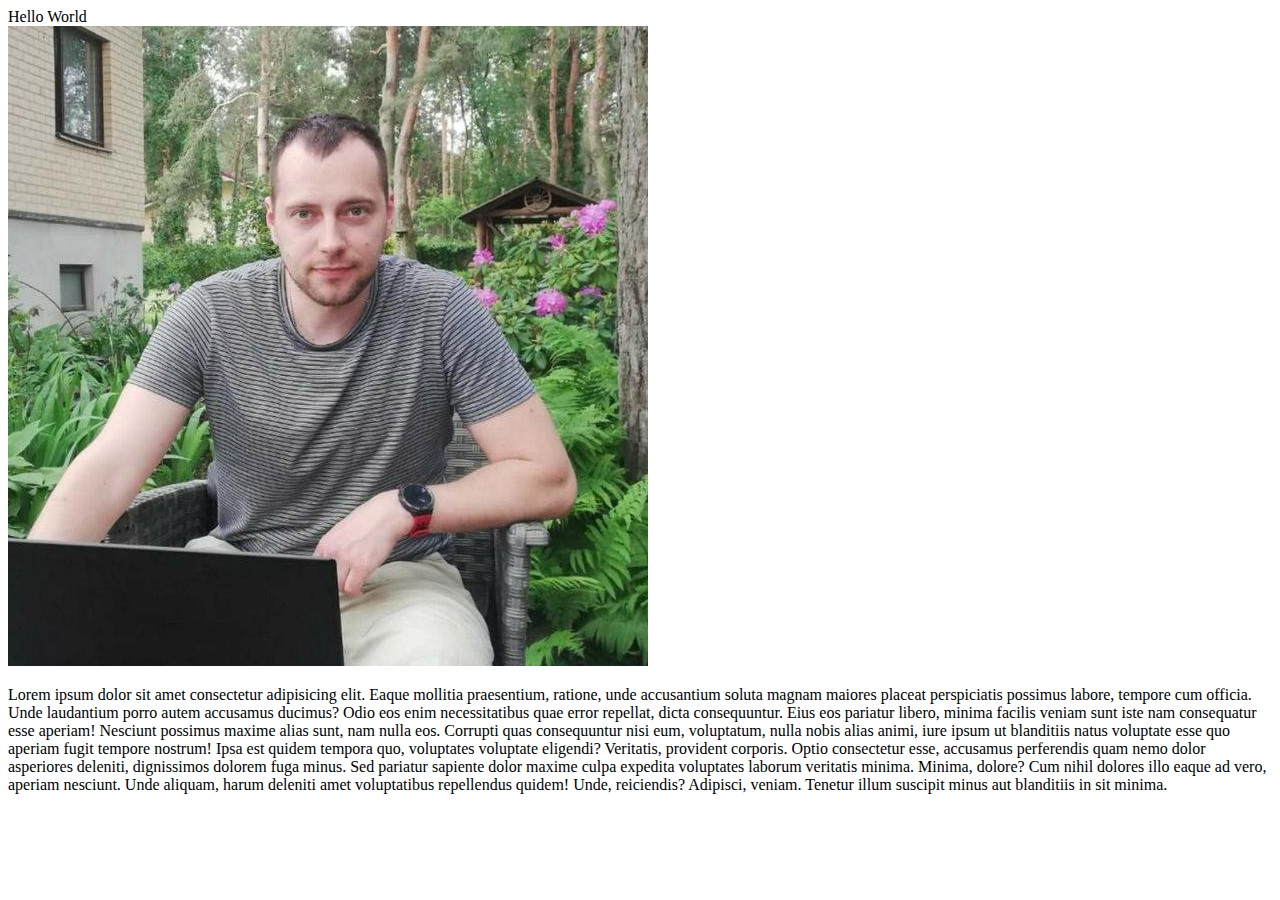
==== index.html @ 39bd0031 "feat: index.html" ====
<!DOCTYPE html>
<html lang="en">
<head>
    <meta charset="UTF-8">
    <meta http-equiv="X-UA-Compatible" content="IE=edge">
    <meta name="viewport" content="width=device-width, initial-scale=1.0">
    <title>example</title>
</head>
<body>
    <div>Hello World</div>
    <img src="img/photo_ava.jpg" alt="picture">
    <p>Lorem ipsum dolor sit amet consectetur adipisicing elit. Eaque mollitia praesentium, ratione, unde accusantium soluta magnam maiores placeat perspiciatis possimus labore, tempore cum officia. Unde laudantium porro autem accusamus ducimus?
    Odio eos enim necessitatibus quae error repellat, dicta consequuntur. Eius eos pariatur libero, minima facilis veniam sunt iste nam consequatur esse aperiam! Nesciunt possimus maxime alias sunt, nam nulla eos.
    Corrupti quas consequuntur nisi eum, voluptatum, nulla nobis alias animi, iure ipsum ut blanditiis natus voluptate esse quo aperiam fugit tempore nostrum! Ipsa est quidem tempora quo, voluptates voluptate eligendi?
    Veritatis, provident corporis. Optio consectetur esse, accusamus perferendis quam nemo dolor asperiores deleniti, dignissimos dolorem fuga minus. Sed pariatur sapiente dolor maxime culpa expedita voluptates laborum veritatis minima. Minima, dolore?
    Cum nihil dolores illo eaque ad vero, aperiam nesciunt. Unde aliquam, harum deleniti amet voluptatibus repellendus quidem! Unde, reiciendis? Adipisci, veniam. Tenetur illum suscipit minus aut blanditiis in sit minima.</p>
</body>
</html>
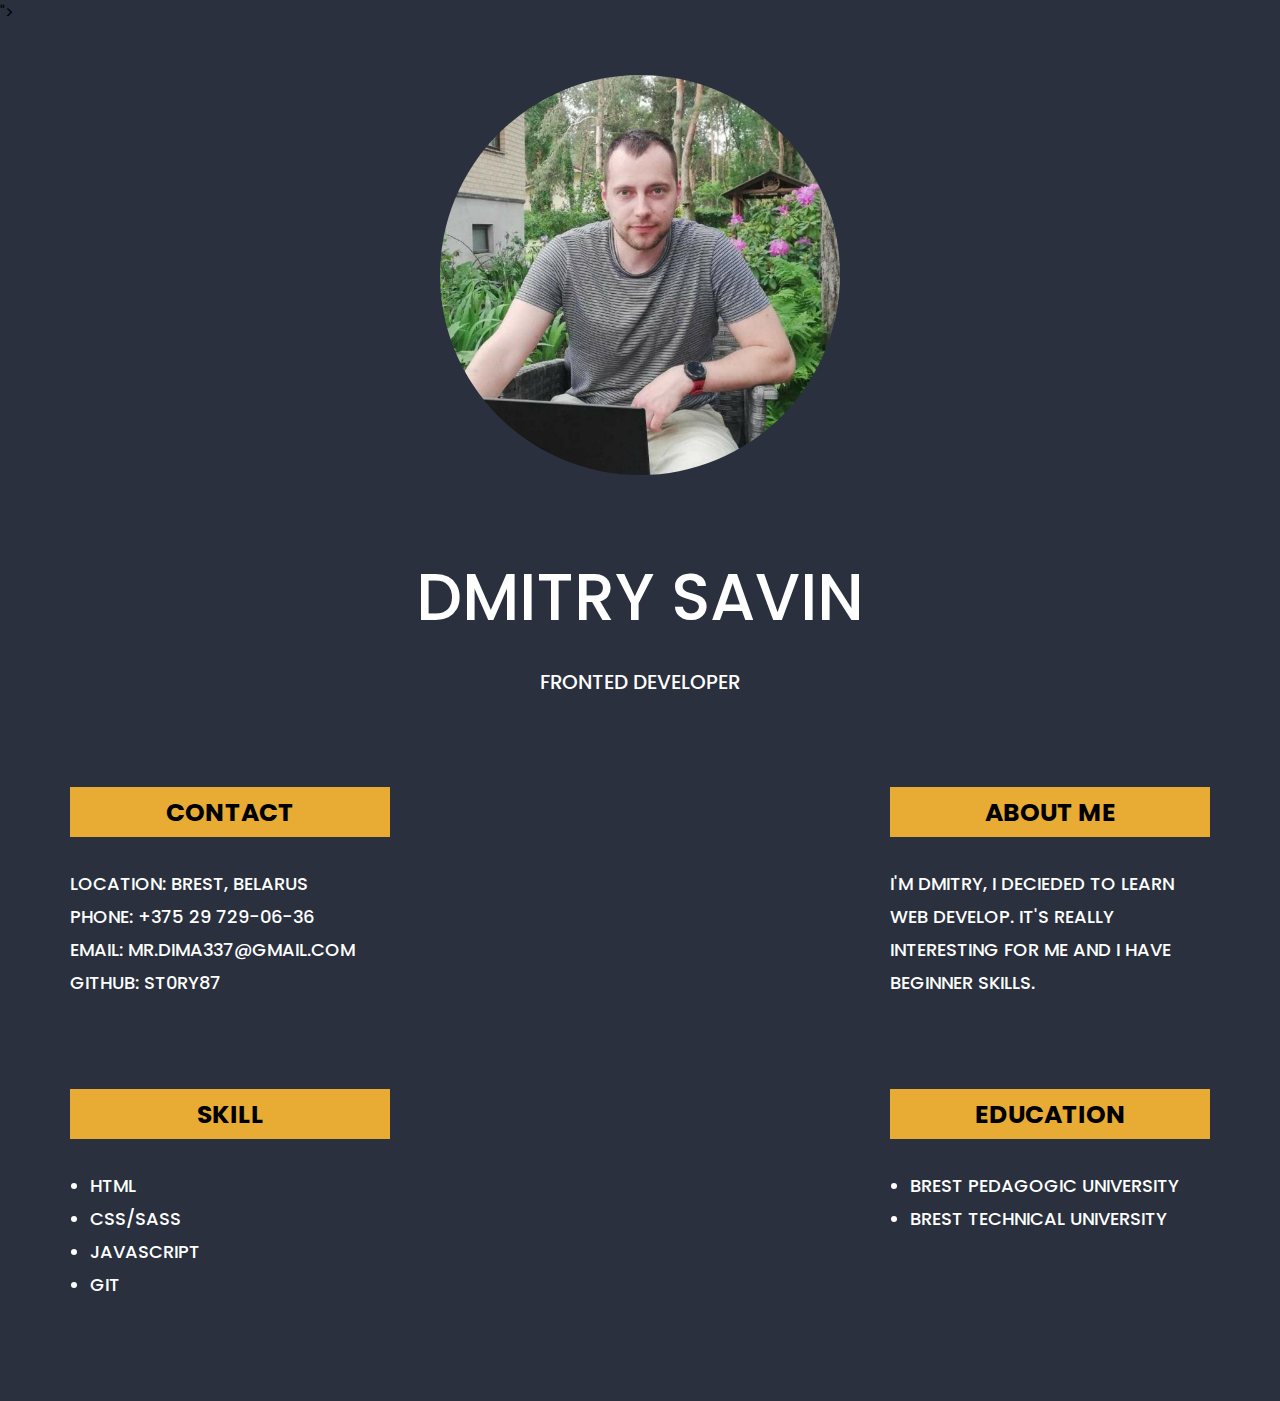
==== commit ecc6d56c: "feat: add style.css and changed index.html" ====
--- a/index.html
+++ b/index.html
@@ -1,18 +1,106 @@
 <!DOCTYPE html>
 <html lang="en">
+
 <head>
     <meta charset="UTF-8">
     <meta http-equiv="X-UA-Compatible" content="IE=edge">
     <meta name="viewport" content="width=device-width, initial-scale=1.0">
-    <title>example</title>
+    <title>My CV</title>
+    <link rel="stylesheet" href="style.css">
+    <link rel="stylesheet" href="<link rel=" preconnect" href="https://fonts.googleapis.com">
+    <link rel="preconnect" href="https://fonts.gstatic.com" crossorigin>
+    <link
+        href="https://fonts.googleapis.com/css2?family=Poppins:ital,wght@0,300;0,400;0,500;0,600;0,700;0,800;0,900;1,300;1,400;1,500;1,600;1,700;1,800;1,900&display=swap"
+        rel="stylesheet">">
 </head>
+
 <body>
-    <div>Hello World</div>
-    <img src="img/photo_ava.jpg" alt="picture">
-    <p>Lorem ipsum dolor sit amet consectetur adipisicing elit. Eaque mollitia praesentium, ratione, unde accusantium soluta magnam maiores placeat perspiciatis possimus labore, tempore cum officia. Unde laudantium porro autem accusamus ducimus?
-    Odio eos enim necessitatibus quae error repellat, dicta consequuntur. Eius eos pariatur libero, minima facilis veniam sunt iste nam consequatur esse aperiam! Nesciunt possimus maxime alias sunt, nam nulla eos.
-    Corrupti quas consequuntur nisi eum, voluptatum, nulla nobis alias animi, iure ipsum ut blanditiis natus voluptate esse quo aperiam fugit tempore nostrum! Ipsa est quidem tempora quo, voluptates voluptate eligendi?
-    Veritatis, provident corporis. Optio consectetur esse, accusamus perferendis quam nemo dolor asperiores deleniti, dignissimos dolorem fuga minus. Sed pariatur sapiente dolor maxime culpa expedita voluptates laborum veritatis minima. Minima, dolore?
-    Cum nihil dolores illo eaque ad vero, aperiam nesciunt. Unde aliquam, harum deleniti amet voluptatibus repellendus quidem! Unde, reiciendis? Adipisci, veniam. Tenetur illum suscipit minus aut blanditiis in sit minima.</p>
+    <section class="introduction">
+        <div class="container">
+            <div class="introduction_me">
+                <img src="img/photo_ava.jpg" alt="фотография мужчны за ноутбуком на природе">
+                <h1>dmitry savin</h1>
+                <div class="introduction_post">
+                    fronted developer
+                </div>
+            </div>
+        </div>
+    </section>
+
+    <section class="info">
+        <div class="container">
+            <div class="info_wrapper">
+                <div class="left_part">
+                    <div class="first_item item">
+                        <div class="background_title">
+                            <div class="title">
+                                contact
+                            </div>
+                        </div>
+                        <div class="descr_item">
+                            Location: <a target="_blank" href="https://www.google.com/maps/place/%D0%91%D1%80%D0%B5%D1%81%D1%82,+%D0%91%D0%B5%D0%BB%D0%B0%D1%80%D1%83%D1%81%D1%8C/@52.0879995,23.702888,12z">Brest, Belarus</a>
+                            Phone: <a href="tel:+375297290636">+375 29 729-06-36</a>
+                            Email: <a href="mailto:" mr.dima337@gmail.com">mr.dima337@gmail.com</a>
+                            GitHub: <a target="_blank" href="https://github.com/St0rY87">St0rY87</a>
+                        </div>
+                    </div>
+                    <div class="second_item item">
+                        <div class="background_title">
+                            <div class="title">
+                                skill
+                            </div>
+                        </div>
+                        <div class="descr_item">
+                            <ul>
+                                <li>HTML</li>
+                                <li>CSS/SASS</li>
+                                <li>JavaScript</li>
+                                <li>Git</li>
+                            </ul>
+                        </div>
+                    </div>
+                </div>
+                <div class="right_part">
+                    <div class="about_me item ">
+                        <div class="background_title">
+                            <div class="title">
+                                About Me
+                            </div>
+                        </div>
+                        <div class="descr_item">
+                            I'm Dmitry, I decieded to learn web develop.
+                            It's really interesting for me and I have beginner skills.
+
+                        </div>
+                    </div>
+                    <div class="second_item item">
+                        <div class="background_title">
+                            <div class="title">
+                                Education
+                            </div>
+                        </div>
+                        <div class="descr_item">
+                            <ul>
+                                <li>Brest Pedagogic University</li>
+                                <li>Brest technical University</li>
+                            </ul>
+
+                            <br>
+
+
+                        </div>
+                    </div>
+                </div>
+            </div>
+        </div>
+    </section>
+
+
+
+
+
+
+
 </body>
+
 </html>--- a/style.css
+++ b/style.css
@@ -0,0 +1,103 @@
+* {
+    box-sizing: border-box;
+    margin: 0;
+    padding: 0;
+    font-family: 'Poppins', sans-serif;
+}
+
+body {
+    min-height: 800px; 
+    background-color: #2A303D;
+    padding-bottom: 100px;
+   
+}
+
+.container {
+    width: 1140px;
+    margin: 0 auto;
+}
+
+
+.introduction img {
+    display: block;
+    margin-top: 80px;
+    height: 400px;
+    border-radius: 50%;
+    margin: 0 auto;
+    margin-top: 50px;
+    
+}
+.introduction h1 {
+    color: #FFFFFF;  
+    font-weight: 500;
+    font-size: 65px;
+    text-transform: uppercase;
+    text-align: center;
+    margin-top: 74px;
+  
+}
+
+.introduction .introduction_post {
+    color: #FFFFFF;  
+    font-weight: 500;
+    font-size: 20px;
+    margin-top: 20px;
+    text-transform: uppercase;
+    text-align: center;
+   
+}
+
+.info_wrapper {
+    display: flex;
+    justify-content:space-between;
+    
+}
+
+
+.background_title {
+    margin-top: 50px;
+    height: 50px;
+    width: 320px;
+    background-color:#E8AC34
+}
+
+
+.title {
+
+    color: black;  
+    font-weight: 700;
+    font-size: 25px;
+    line-height: 52px;
+    text-transform: uppercase;
+    text-align: center;
+    vertical-align: center;
+    
+}
+
+.descr_item{
+    margin-top: 30px;
+    width: 300px;
+    color: white;  
+    font-weight: 500;
+    font-size: 18px;
+    line-height: 33px;
+    text-transform: uppercase;
+    text-align: left;
+    vertical-align: center;
+}
+.descr_item a {
+    color: white;  
+    text-decoration: none;
+}
+.descr_item a:hover {
+    color:#E8AC34;
+}
+
+.item {
+    margin-top: 90px;
+}
+
+.descr_item ul {
+    padding-left: 20px;
+}
+
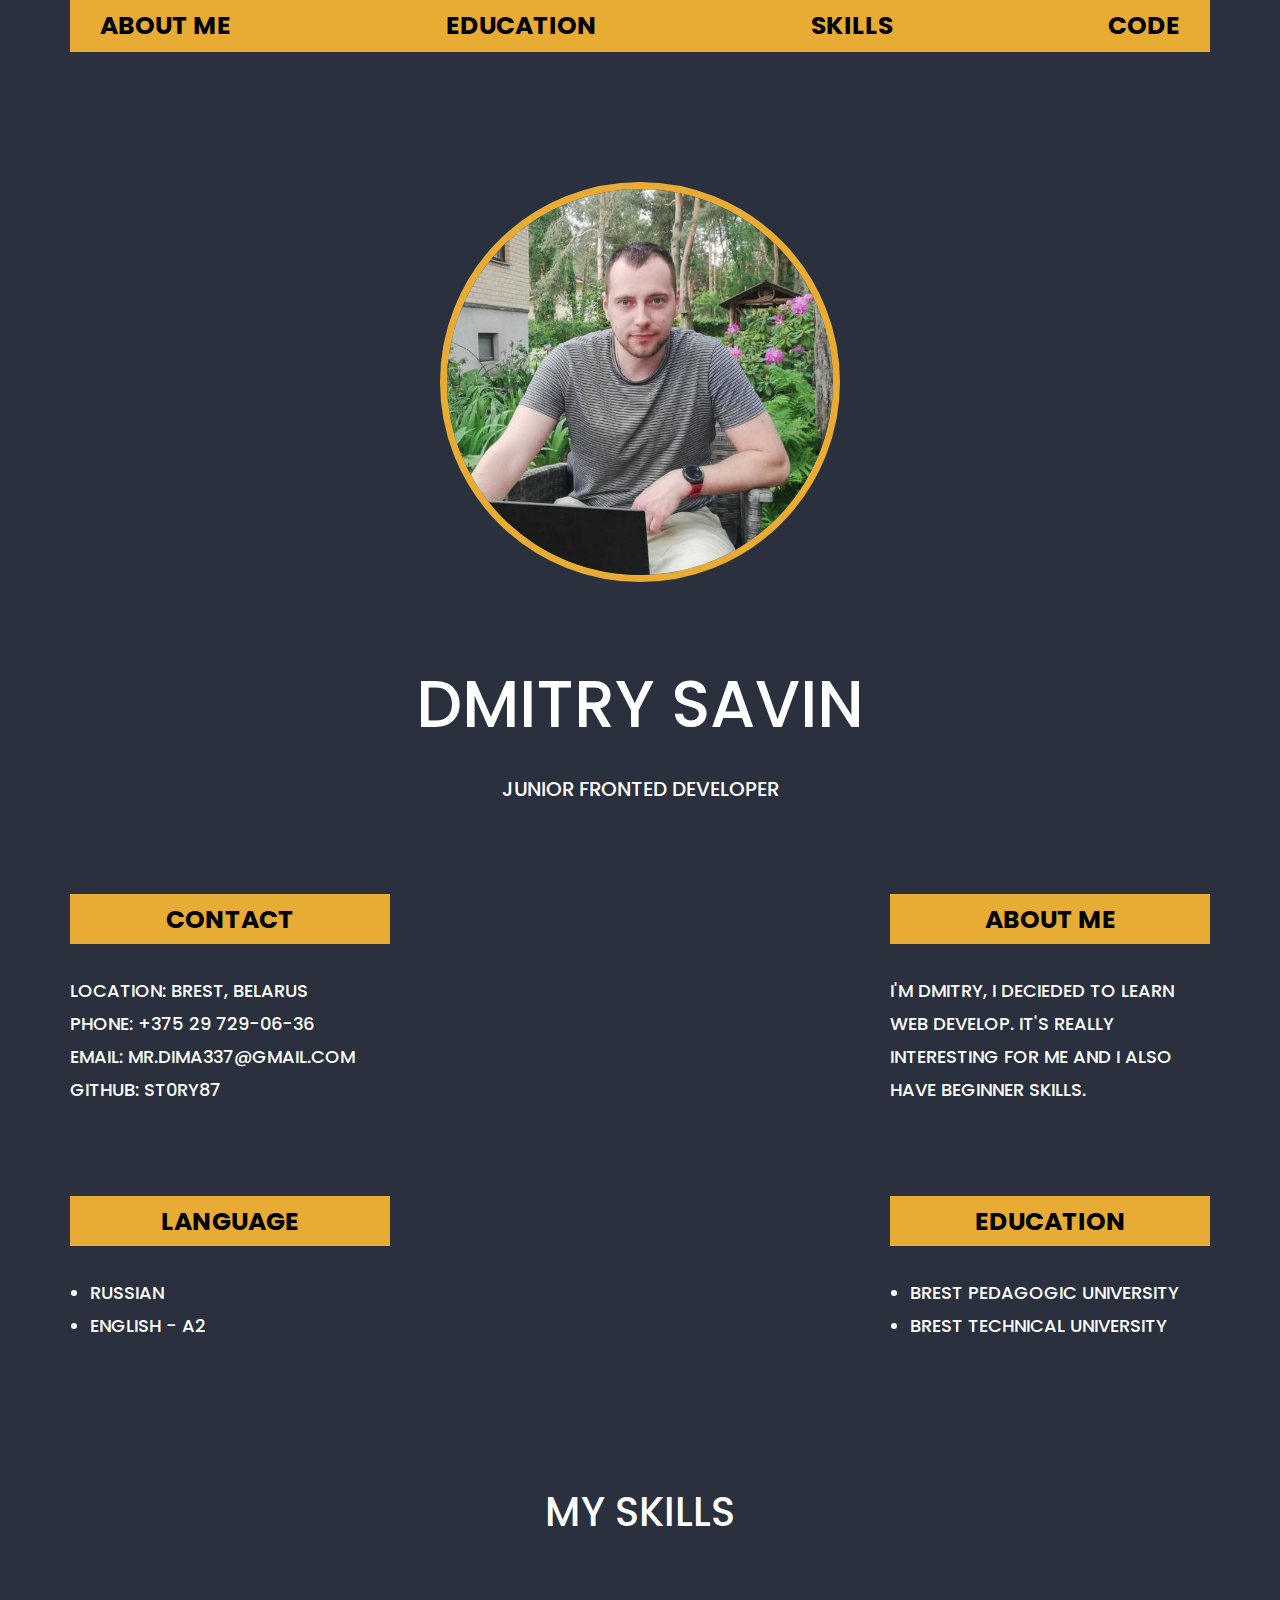
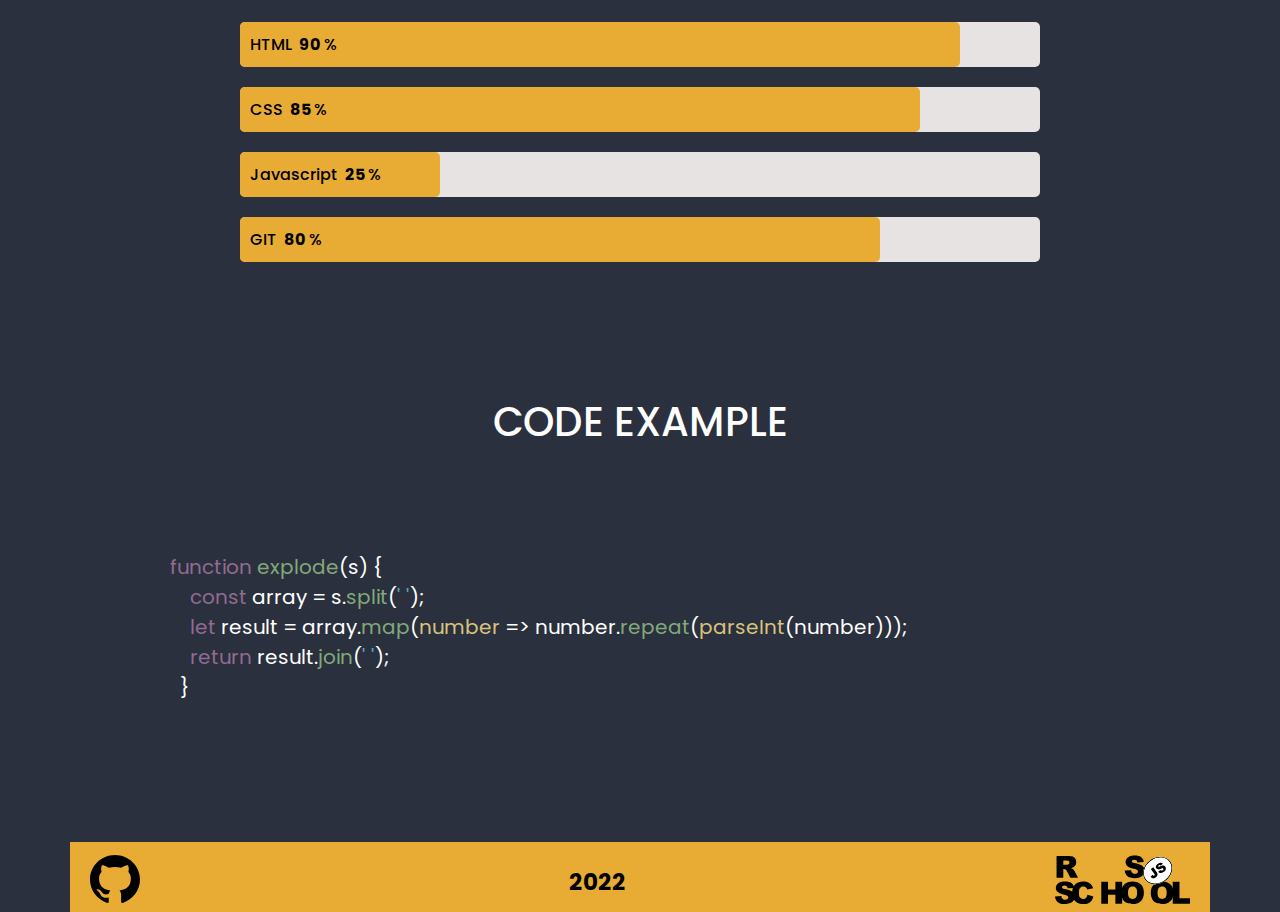
==== commit af1344ea: "feat: update project" ====
--- a/index.html
+++ b/index.html
@@ -5,28 +5,35 @@
     <meta charset="UTF-8">
     <meta http-equiv="X-UA-Compatible" content="IE=edge">
     <meta name="viewport" content="width=device-width, initial-scale=1.0">
+    <link
+        href="https://fonts.googleapis.com/css2?family=Poppins:ital,wght@0,300;0,400;0,500;0,600;0,700;0,800;0,900;1,300;1,400;1,500;1,600;1,700;1,800;1,900&display=swap"
+        rel="stylesheet">
     <title>My CV</title>
     <link rel="stylesheet" href="style.css">
-    <link rel="stylesheet" href="<link rel=" preconnect" href="https://fonts.googleapis.com">
-    <link rel="preconnect" href="https://fonts.gstatic.com" crossorigin>
-    <link
-        href="https://fonts.googleapis.com/css2?family=Poppins:ital,wght@0,300;0,400;0,500;0,600;0,700;0,800;0,900;1,300;1,400;1,500;1,600;1,700;1,800;1,900&display=swap"
-        rel="stylesheet">">
 </head>
 
 <body>
+    <header>
+        <div class="container">
+            <ul class="menu">
+                <li class="menu_item"><a href="#about_me" class="menu_link">about me</a></li>
+                <li class="menu_item"><a href="#about_me" class="menu_link">education</a></li>
+                <li class="menu_item"><a href="#skills" class="menu_link">skills</a></li>
+                <li class="menu_item"><a href="#code" class="menu_link">code</a></li>
+            </ul>
+        </div>
+    </header>
     <section class="introduction">
         <div class="container">
             <div class="introduction_me">
                 <img src="img/photo_ava.jpg" alt="фотография мужчны за ноутбуком на природе">
-                <h1>dmitry savin</h1>
+                <h1 id="about_me">dmitry savin</h1>
                 <div class="introduction_post">
-                    fronted developer
+                    junior fronted developer
                 </div>
             </div>
         </div>
     </section>
-
     <section class="info">
         <div class="container">
             <div class="info_wrapper">
@@ -38,24 +45,24 @@
                             </div>
                         </div>
                         <div class="descr_item">
-                            Location: <a target="_blank" href="https://www.google.com/maps/place/%D0%91%D1%80%D0%B5%D1%81%D1%82,+%D0%91%D0%B5%D0%BB%D0%B0%D1%80%D1%83%D1%81%D1%8C/@52.0879995,23.702888,12z">Brest, Belarus</a>
+                            Location: <a target="_blank"
+                                href="https://www.google.com/maps/place/%D0%91%D1%80%D0%B5%D1%81%D1%82,+%D0%91%D0%B5%D0%BB%D0%B0%D1%80%D1%83%D1%81%D1%8C/@52.0879995,23.702888,12z">Brest,
+                                Belarus</a>
                             Phone: <a href="tel:+375297290636">+375 29 729-06-36</a>
-                            Email: <a href="mailto:" mr.dima337@gmail.com">mr.dima337@gmail.com</a>
+                            Email: <a href="mailto:mr.dima337@gmail.com">mr.dima337@gmail.com</a>
                             GitHub: <a target="_blank" href="https://github.com/St0rY87">St0rY87</a>
                         </div>
                     </div>
                     <div class="second_item item">
                         <div class="background_title">
                             <div class="title">
-                                skill
+                                Language
                             </div>
                         </div>
                         <div class="descr_item">
                             <ul>
-                                <li>HTML</li>
-                                <li>CSS/SASS</li>
-                                <li>JavaScript</li>
-                                <li>Git</li>
+                                <li>Russian</li>
+                                <li>English - A2</li>                     
                             </ul>
                         </div>
                     </div>
@@ -69,8 +76,7 @@
                         </div>
                         <div class="descr_item">
                             I'm Dmitry, I decieded to learn web develop.
-                            It's really interesting for me and I have beginner skills.
-
+                            It's really interesting for me and I also have beginner skills.
                         </div>
                     </div>
                     <div class="second_item item">
@@ -84,23 +90,66 @@
                                 <li>Brest Pedagogic University</li>
                                 <li>Brest technical University</li>
                             </ul>
-
-                            <br>
-
-
                         </div>
                     </div>
                 </div>
             </div>
         </div>
     </section>
-
-
-
-
-
-
-
+    <section class="skills_bar">
+        <div class="container">
+            <h2 class="skills" id="skills">My skills</h2>
+            <div class="progress_bars_wrapper">
+                <div class="progress_bar_item">
+                    <div class="progress_text">HTML
+                        <span>90</span>%
+                    </div>
+                    <div class="progress_percent html"></div>
+                </div>
+                <div class="progress_bar_item">
+                    <div class="progress_text">CSS
+                        <span>85</span>%
+                    </div>
+                    <div class="progress_percent css"></div>
+                </div>
+                <div class="progress_bar_item">
+                    <div class="progress_text">Javascript
+                        <span>25</span>%
+                    </div>
+                    <div class="progress_percent javascript"></div>
+                </div>
+                <div class="progress_bar_item">
+                    <div class="progress_text">GIT
+                        <span>80</span>%
+                    </div>
+                    <div class="progress_percent git"></div>
+                </div>
+            </div>
+        </div>
+    </section>
+    <section class="code">
+        <div class="container">
+            <h2 id="code">code example</h2>
+            <div class="example_code" id="code_example">
+                <pre>
+                    <span class="purple">function</span> <span class="green">explode</span>(s) {
+                        <span class="purple">const</span> array = s.<span class="green">split</span>(<span class="blue">' '</span>);
+                        <span class="purple">let</span> result = array.<span class="green">map</span>(<span class="yellow">number</span> => number.<span class="green">repeat</span>(<span class="yellow">parseInt</span>(number)));
+                        <span class="purple">return</span> result.<span class="green">join</span>(<span class="blue">' '</span>);
+                      }
+                </pre>
+            </div>
+        </div>
+    </section>
+    <footer>
+        <div class="container">
+            <div class="wrapper_footer">
+                <a href="https://github.com/St0rY87"><img class="logo_github" src="img/github2.svg" alt="logo rsshool"></a>
+                <span>2022</span>
+                <a href="https://rs.school/js-stage0"><img class="logo_rsshool" src="img/rs_school_js.svg" alt="logo rssshool"></a>
+            </div>
+        </div>
+    </footer>
 </body>
 
 </html>--- a/style.css
+++ b/style.css
@@ -3,13 +3,12 @@
     margin: 0;
     padding: 0;
     font-family: 'Poppins', sans-serif;
+    scroll-behavior: smooth;
 }
 
 body {
     min-height: 800px; 
     background-color: #2A303D;
-    padding-bottom: 100px;
-   
 }
 
 .container {
@@ -24,7 +23,8 @@
     height: 400px;
     border-radius: 50%;
     margin: 0 auto;
-    margin-top: 50px;
+    margin-top: 130px;
+    border: 7px solid #E8AC34;
     
 }
 .introduction h1 {
@@ -45,6 +45,9 @@
     text-transform: uppercase;
     text-align: center;
    
+}
+.info {
+    padding-bottom: 80px;
 }
 
 .info_wrapper {
@@ -101,3 +104,168 @@
     padding-left: 20px;
 }
 
+.menu {
+    display: flex;
+    justify-content: space-between;
+    list-style: none;
+    background-color:#E8AC34;
+    padding: 0 30px;
+    
+}
+
+.menu .menu_link {
+    text-decoration: none;
+    color: black;  
+    font-weight: 700;
+    font-size: 25px;
+    line-height: 52px;
+    text-transform: uppercase;
+    text-align: center;
+    vertical-align: center;  
+}
+
+.menu .menu_link:hover {
+    color:#e8e3e3;
+}
+
+.skills_bar {
+    min-height: 400px;
+    padding: 40px 0;
+    background-color:#2A303D; 
+}
+
+.skills_bar .skills {
+    color: #FFFFFF;  
+    font-weight: 500;
+    font-size: 40px;
+    margin-top: 20px;
+    text-transform: uppercase;
+    text-align: center;
+   
+
+}
+
+.skills_bar .progress_bars_wrapper {
+    display: flex;
+    flex-direction: column;
+    align-items: center;
+    margin-top: 70px;
+}
+
+.skills_bar .progress_bars_wrapper .progress_bar_item {
+    width: 800px;
+    height: 45px;
+    background-color:#e8e3e3;
+    margin: 10px 0;
+    height: 45px;
+    border-radius: 5px;
+    position: relative;
+    
+}
+
+.skills_bar .progress_bars_wrapper .progress_bar_item .progress_text {
+    position: absolute;
+    line-height: 46px;
+    left: 10px;
+    font-weight: 500;
+}
+.skills_bar .progress_bars_wrapper .progress_bar_item .progress_text span {
+    font-weight: 700;
+    margin: 0 3px;
+}
+
+.skills_bar .progress_bars_wrapper .progress_bar_item .html {
+    height: 100%;
+    width: 90%;
+    background-color:#E8AC34;
+    border-radius:5px;
+}
+
+.skills_bar .progress_bars_wrapper .progress_bar_item .css {
+    height: 100%;
+    width: 85%;
+    background-color:#E8AC34;
+    border-radius:5px;
+}
+.skills_bar .progress_bars_wrapper .progress_bar_item .javascript {
+    height: 100%;
+    width: 25%;
+    background-color:#E8AC34;
+    border-radius:5px;
+}
+.skills_bar .progress_bars_wrapper .progress_bar_item .git {
+    height: 100%;
+    width: 80%;
+    background-color:#E8AC34;
+    border-radius:5px;
+}
+
+
+.code h2 {
+    color: #FFFFFF;  
+    font-weight: 500;
+    font-size: 40px;
+    margin-top: 80px;
+    text-transform: uppercase;
+    text-align: center;
+}
+
+.code .example_code{
+    margin: 50px 0 30px 0;
+    padding: 50px 0 30px 0;
+    background-color:#2A303D;
+    
+}
+
+.code .example_code {
+    color:#FFFFFF;
+    font-size: 20px;
+}
+
+.code .example_code pre {
+    
+}
+
+.example_code .purple {
+    color:#926b93
+}
+
+.example_code .green {
+    color:#82a97b
+}
+
+.example_code .blue {
+    color:#59a7c4
+}
+
+.example_code .yellow {
+    color:#d8c47d
+}
+
+footer .wrapper_footer {
+    display: flex;
+    justify-content: space-between;
+    align-items: center;
+    margin-top: 80px;
+    padding: 10px 20px 0 20px;
+    background-color:#E8AC34;
+    min-height:70px;
+}
+
+footer .wrapper_footer .logo_github {
+    width: 50px;
+}
+
+footer .wrapper_footer .logo_rsshool {
+    height: 50px;
+}
+
+footer .wrapper_footer span {
+    color: black;  
+    font-weight: 700;
+    font-size: 23px;
+}
+
+
+
+
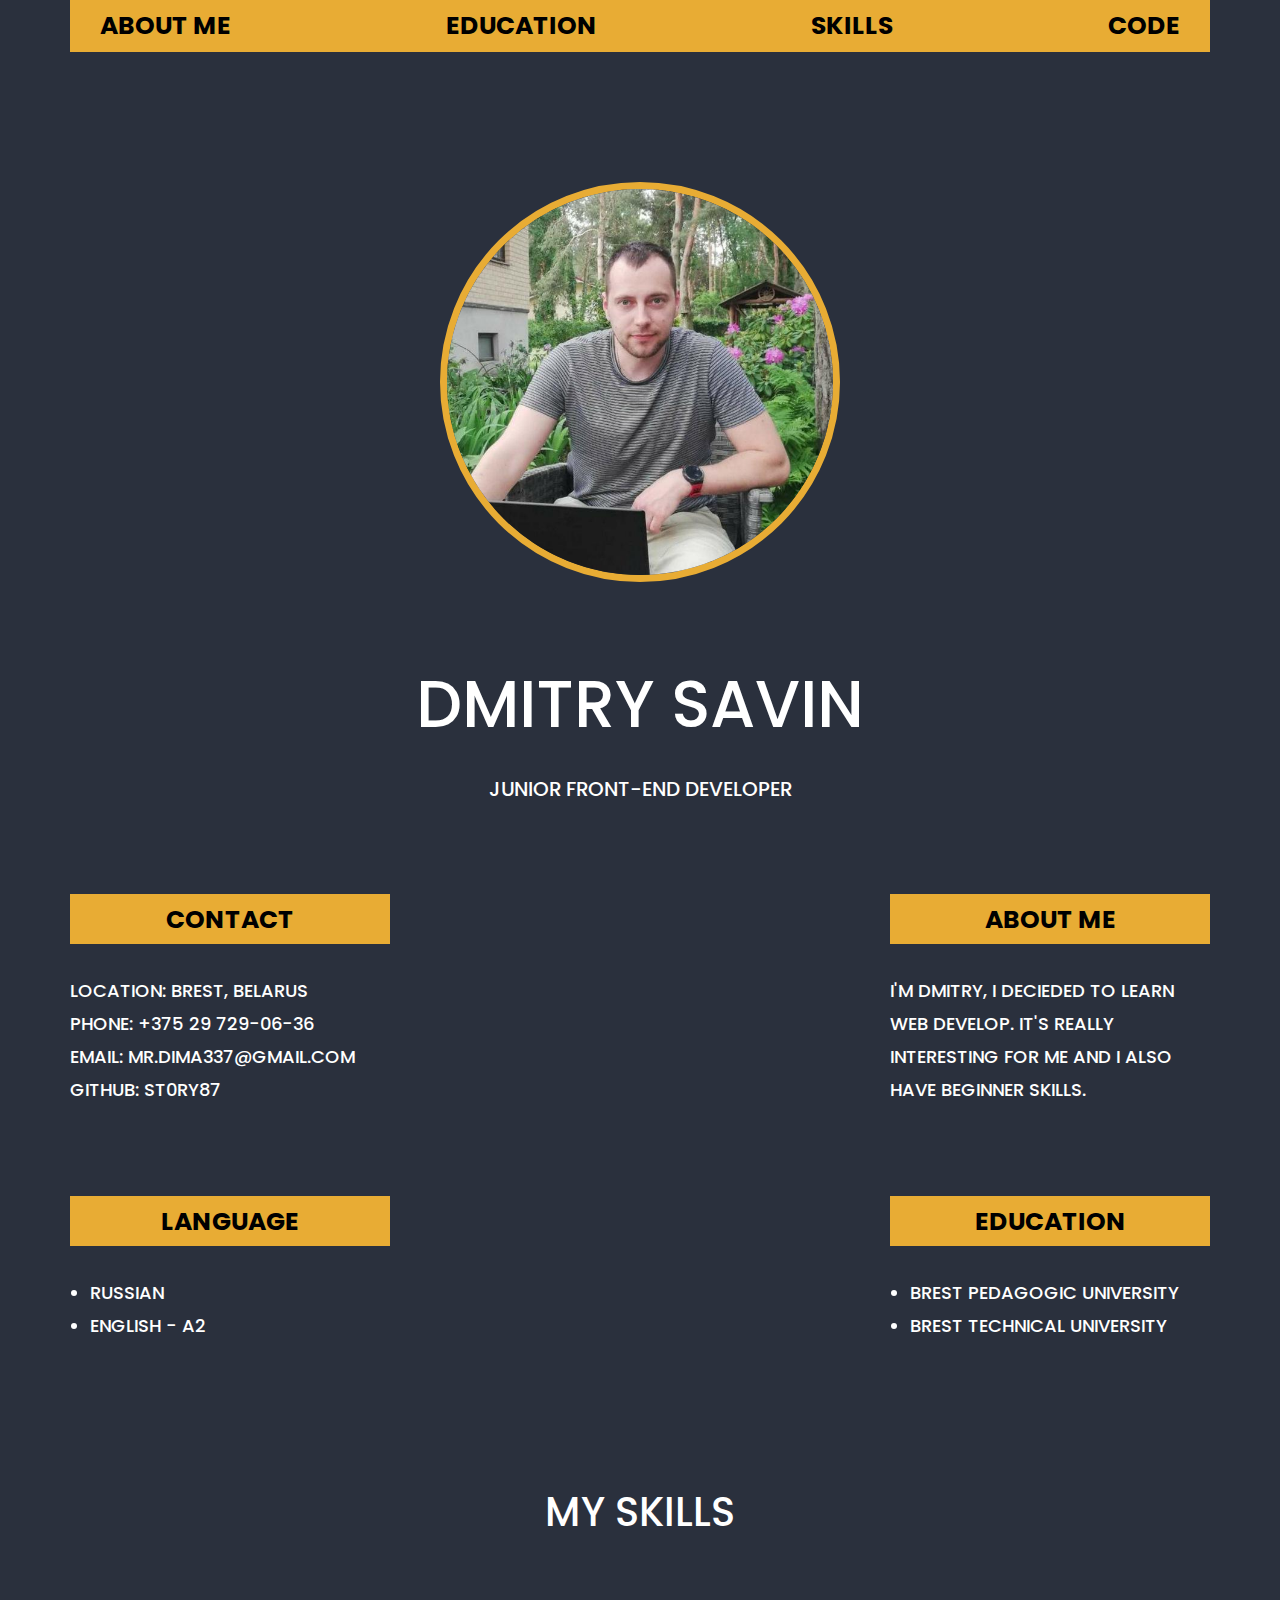
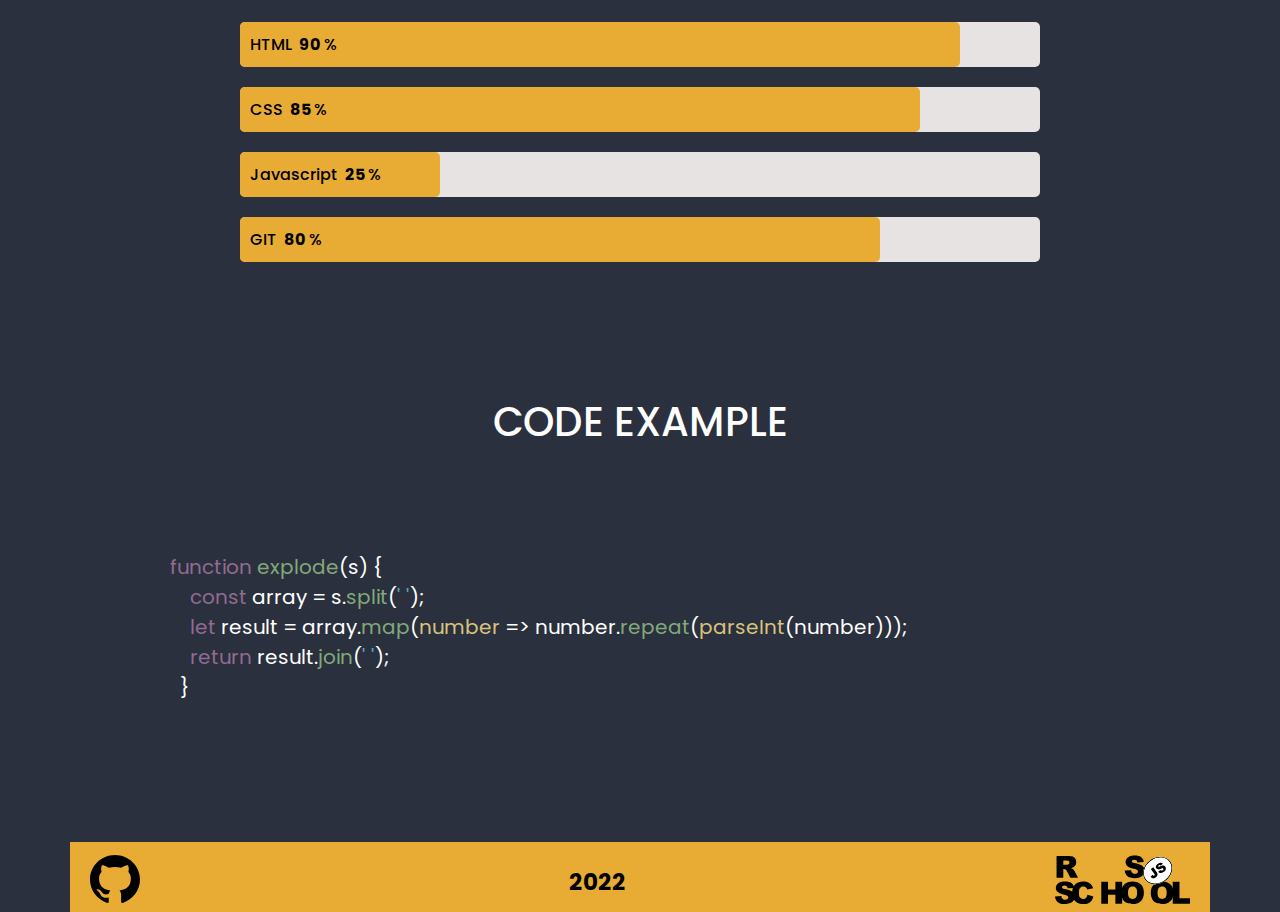
==== commit b5697bd7: "feat:update index.html" ====
--- a/index.html
+++ b/index.html
@@ -23,79 +23,81 @@
             </ul>
         </div>
     </header>
-    <section class="introduction">
-        <div class="container">
-            <div class="introduction_me">
-                <img src="img/photo_ava.jpg" alt="фотография мужчны за ноутбуком на природе">
-                <h1 id="about_me">dmitry savin</h1>
-                <div class="introduction_post">
-                    junior fronted developer
+    <main>
+        <section class="introduction">
+            <div class="container">
+                <div class="introduction_me">
+                    <img src="img/photo_ava.jpg" alt="фотография мужчны за ноутбуком на природе">
+                    <h1 id="about_me">dmitry savin</h1>
+                    <div class="introduction_post">
+                        junior front-end developer
+                    </div>
                 </div>
             </div>
-        </div>
-    </section>
-    <section class="info">
-        <div class="container">
-            <div class="info_wrapper">
-                <div class="left_part">
-                    <div class="first_item item">
-                        <div class="background_title">
-                            <div class="title">
-                                contact
+        </section>
+        <section class="info">
+            <div class="container">
+                <div class="info_wrapper">
+                    <div class="left_part">
+                        <div class="first_item item">
+                            <div class="background_title">
+                                <div class="title">
+                                    contact
+                                </div>
+                            </div>
+                            <div class="descr_item">
+                                Location: <a target="_blank"
+                                    href="https://www.google.com/maps/place/%D0%91%D1%80%D0%B5%D1%81%D1%82,+%D0%91%D0%B5%D0%BB%D0%B0%D1%80%D1%83%D1%81%D1%8C/@52.0879995,23.702888,12z">Brest,
+                                    Belarus</a>
+                                Phone: <a href="tel:+375297290636">+375 29 729-06-36</a>
+                                Email: <a href="mailto:mr.dima337@gmail.com">mr.dima337@gmail.com</a>
+                                GitHub: <a target="_blank" href="https://github.com/St0rY87">St0rY87</a>
                             </div>
                         </div>
-                        <div class="descr_item">
-                            Location: <a target="_blank"
-                                href="https://www.google.com/maps/place/%D0%91%D1%80%D0%B5%D1%81%D1%82,+%D0%91%D0%B5%D0%BB%D0%B0%D1%80%D1%83%D1%81%D1%8C/@52.0879995,23.702888,12z">Brest,
-                                Belarus</a>
-                            Phone: <a href="tel:+375297290636">+375 29 729-06-36</a>
-                            Email: <a href="mailto:mr.dima337@gmail.com">mr.dima337@gmail.com</a>
-                            GitHub: <a target="_blank" href="https://github.com/St0rY87">St0rY87</a>
+                        <div class="second_item item">
+                            <div class="background_title">
+                                <div class="title">
+                                    Language
+                                </div>
+                            </div>
+                            <div class="descr_item">
+                                <ul>
+                                    <li>Russian</li>
+                                    <li>English - A2</li>
+                                </ul>
+                            </div>
                         </div>
                     </div>
-                    <div class="second_item item">
-                        <div class="background_title">
-                            <div class="title">
-                                Language
+                    <div class="right_part">
+                        <div class="about_me item ">
+                            <div class="background_title">
+                                <div class="title">
+                                    About Me
+                                </div>
+                            </div>
+                            <div class="descr_item">
+                                I'm Dmitry, I decieded to learn web develop.
+                                It's really interesting for me and I also have beginner skills.
                             </div>
                         </div>
-                        <div class="descr_item">
-                            <ul>
-                                <li>Russian</li>
-                                <li>English - A2</li>                     
-                            </ul>
-                        </div>
-                    </div>
-                </div>
-                <div class="right_part">
-                    <div class="about_me item ">
-                        <div class="background_title">
-                            <div class="title">
-                                About Me
+                        <div class="second_item item">
+                            <div class="background_title">
+                                <div class="title">
+                                    Education
+                                </div>
                             </div>
-                        </div>
-                        <div class="descr_item">
-                            I'm Dmitry, I decieded to learn web develop.
-                            It's really interesting for me and I also have beginner skills.
-                        </div>
-                    </div>
-                    <div class="second_item item">
-                        <div class="background_title">
-                            <div class="title">
-                                Education
+                            <div class="descr_item">
+                                <ul>
+                                    <li>Brest Pedagogic University</li>
+                                    <li>Brest technical University</li>
+                                </ul>
                             </div>
-                        </div>
-                        <div class="descr_item">
-                            <ul>
-                                <li>Brest Pedagogic University</li>
-                                <li>Brest technical University</li>
-                            </ul>
                         </div>
                     </div>
                 </div>
             </div>
-        </div>
-    </section>
+        </section>
+    </main>
     <section class="skills_bar">
         <div class="container">
             <h2 class="skills" id="skills">My skills</h2>
@@ -144,9 +146,11 @@
     <footer>
         <div class="container">
             <div class="wrapper_footer">
-                <a href="https://github.com/St0rY87"><img class="logo_github" src="img/github2.svg" alt="logo rsshool"></a>
+                <a href="https://github.com/St0rY87"><img class="logo_github" src="img/github2.svg"
+                        alt="logo rsshool"></a>
                 <span>2022</span>
-                <a href="https://rs.school/js-stage0"><img class="logo_rsshool" src="img/rs_school_js.svg" alt="logo rssshool"></a>
+                <a href="https://rs.school/js-stage0"><img class="logo_rsshool" src="img/rs_school_js.svg"
+                        alt="logo rssshool"></a>
             </div>
         </div>
     </footer>
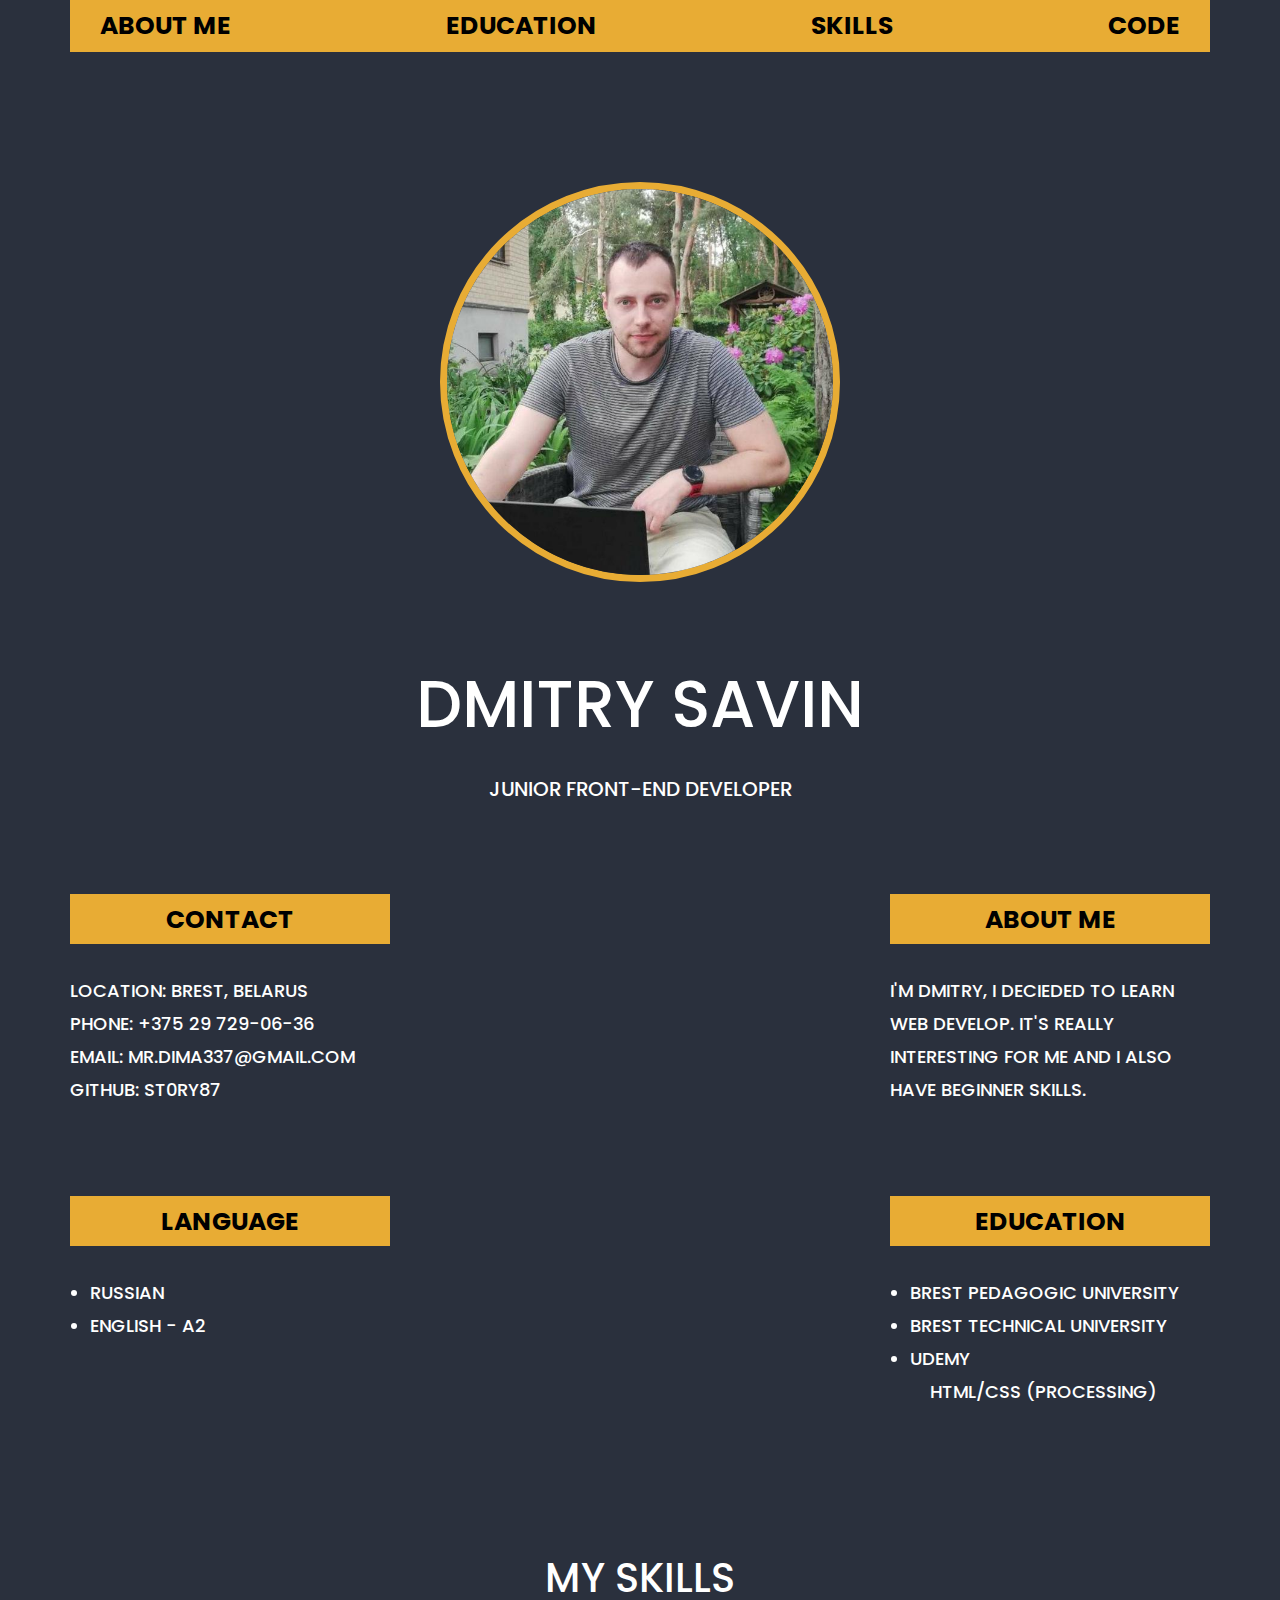
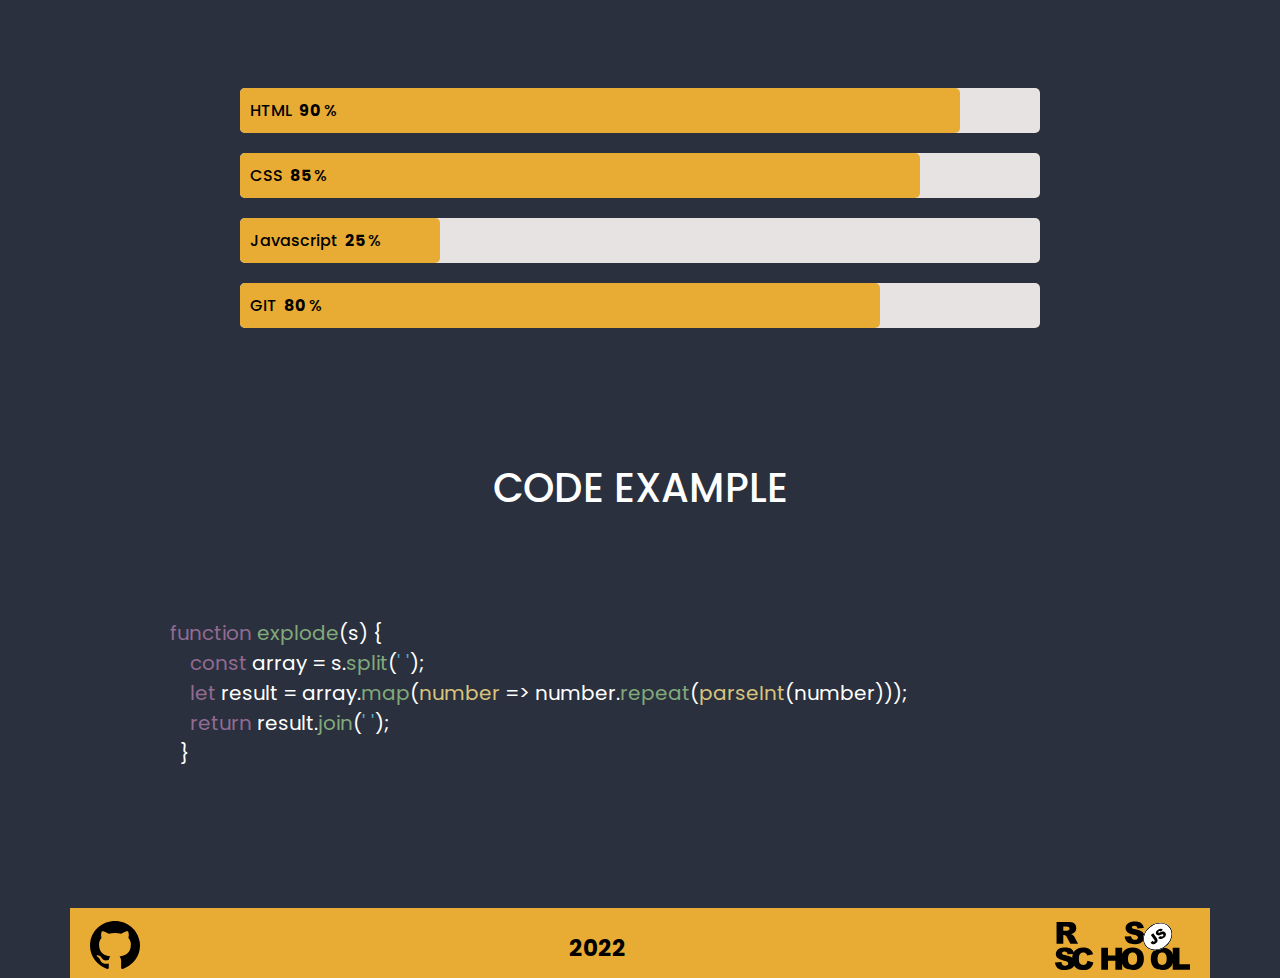
==== commit c7aed3b2: "feat: add item to education" ====
--- a/index.html
+++ b/index.html
@@ -90,6 +90,11 @@
                                 <ul>
                                     <li>Brest Pedagogic University</li>
                                     <li>Brest technical University</li>
+                                    <li>udemy<ul>
+                                            <li><a href="https://www.udemy.com/course/webdeveloper/">HTML/CSS
+                                                    (processing) </a></li>
+                                        </ul>
+                                    </li>
                                 </ul>
                             </div>
                         </div>
--- a/style.css
+++ b/style.css
@@ -266,6 +266,10 @@
     font-size: 23px;
 }
 
-
-
-
+.descr_item ul ul {
+    list-style:none;
+}
+
+
+
+
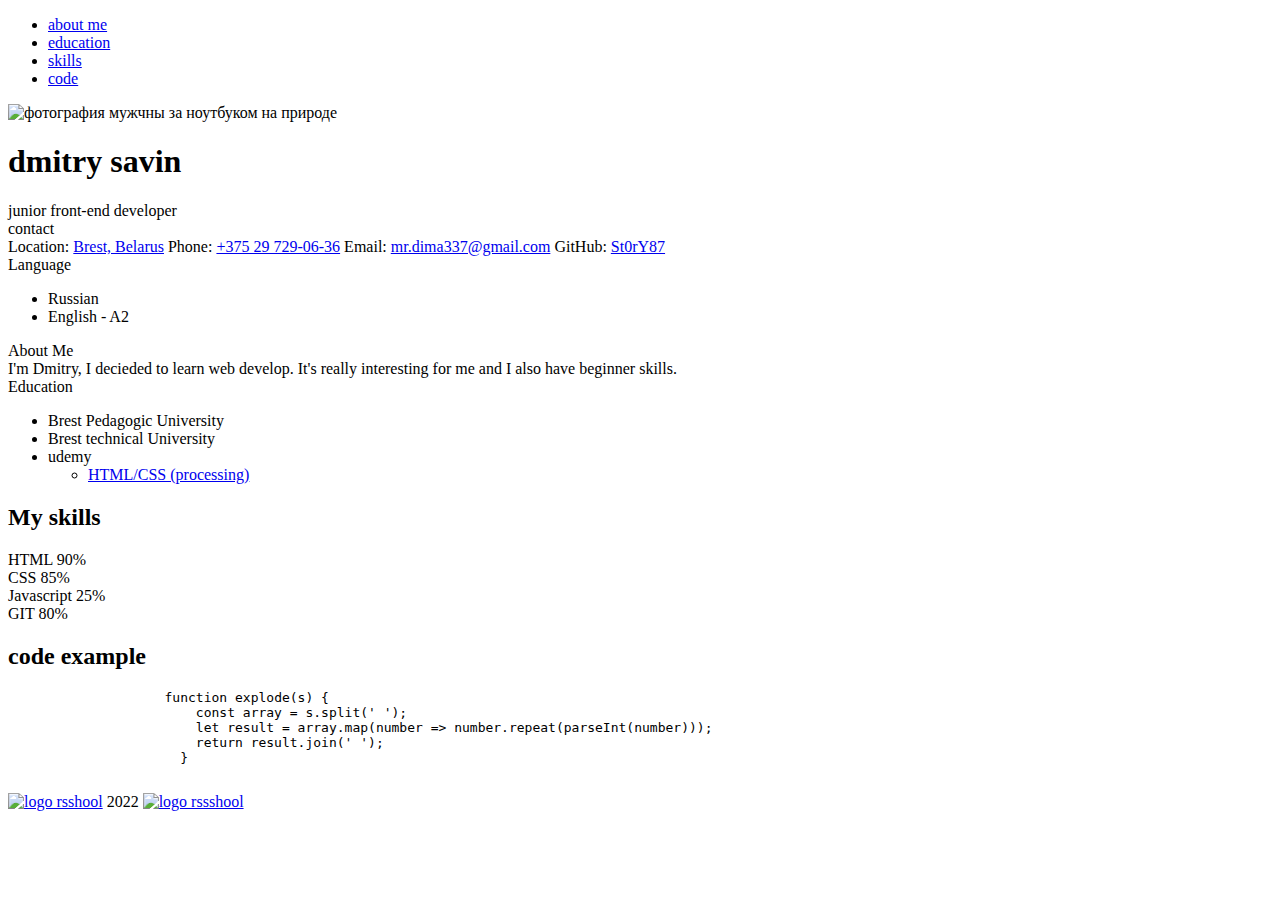
==== commit f3a40c9a: "feat: update index.html" ====
--- a/index.html
+++ b/index.html
@@ -33,10 +33,6 @@
                         junior front-end developer
                     </div>
                 </div>
-            </div>
-        </section>
-        <section class="info">
-            <div class="container">
                 <div class="info_wrapper">
                     <div class="left_part">
                         <div class="first_item item">
@@ -91,7 +87,8 @@
                                     <li>Brest Pedagogic University</li>
                                     <li>Brest technical University</li>
                                     <li>udemy<ul>
-                                            <li><a href="https://www.udemy.com/course/webdeveloper/">HTML/CSS
+                                            <li><a target="_blank"
+                                                    href="https://www.udemy.com/course/webdeveloper/">HTML/CSS
                                                     (processing) </a></li>
                                         </ul>
                                     </li>
